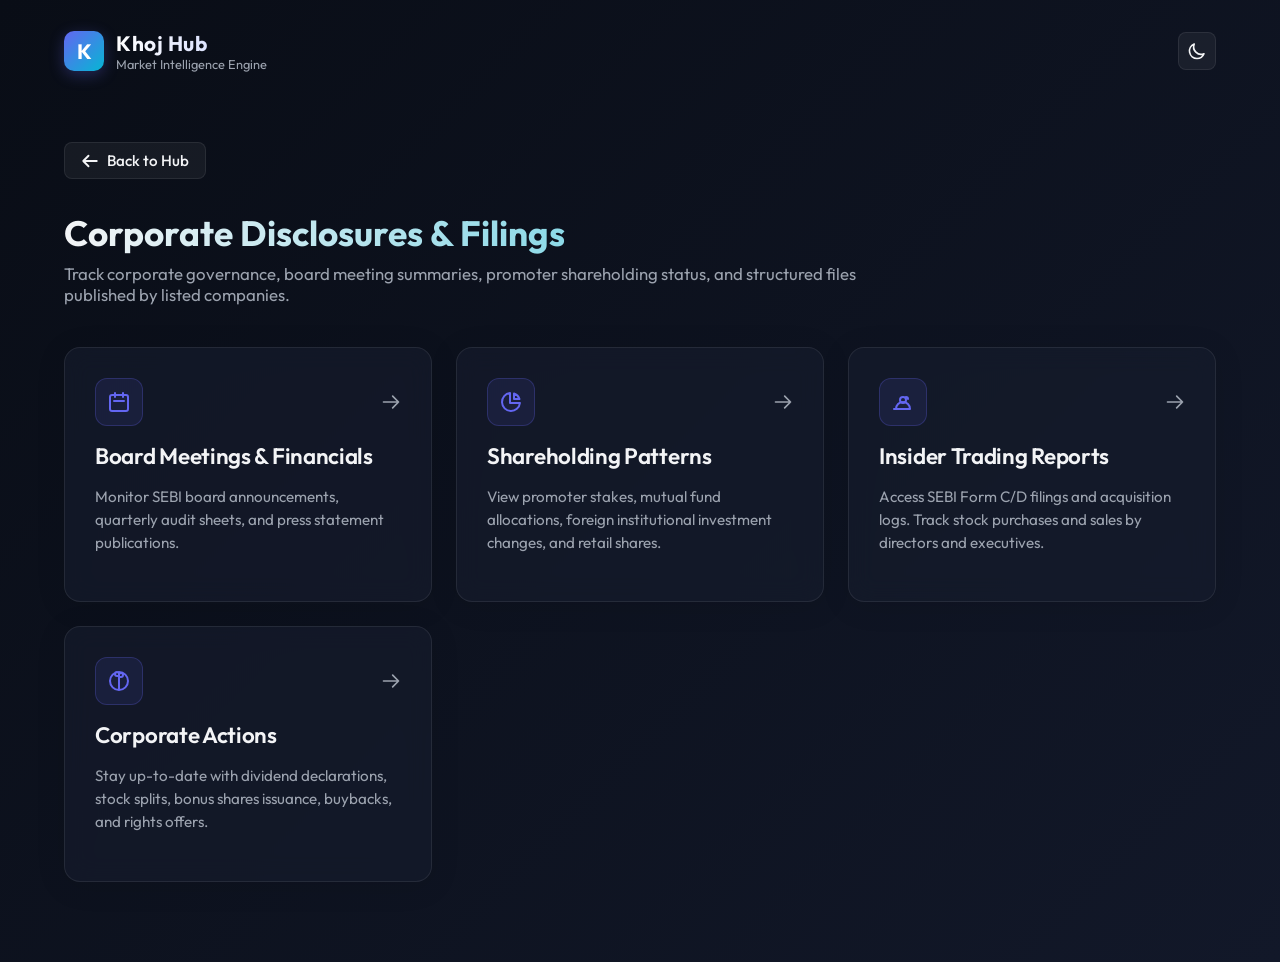
==== corporate_disclosures.html @ 76e06b82 "Adds cards for nevigation" ====
<!DOCTYPE html>
<html lang="en">
<head>
  <meta charset="UTF-8">
  <meta name="viewport" content="width=device-width, initial-scale=1.0">
  <title>Corporate Disclosures - Khoj Hub</title>
  <!-- Google Fonts: Outfit -->
  <link rel="preconnect" href="https://fonts.googleapis.com">
  <link rel="preconnect" href="https://fonts.gstatic.com" crossorigin>
  <link href="https://fonts.googleapis.com/css2?family=Outfit:wght@300;400;500;600;700&display=swap" rel="stylesheet">
  
  <style>
    :root {
      --bg-gradient-start: #090d16;
      --bg-gradient-end: #121829;
      --card-bg: rgba(22, 28, 45, 0.65);
      --card-border: rgba(255, 255, 255, 0.08);
      --text-main: #f3f4f6;
      --text-muted: #9ca3af;
      --accent-primary: #6366f1; /* Indigo */
      --accent-secondary: #06b6d4; /* Cyan */
      --accent-purple: #a855f7; /* Purple */
      --transition-speed: 0.3s;
      --logo-text-gradient-start: #ffffff;
      --logo-text-gradient-end: #c7d2fe;
      --suggestion-bg: rgba(255, 255, 255, 0.05);
      --suggestion-hover-bg: rgba(99, 102, 241, 0.15);
      --suggestion-text: #c7d2fe;
    }

    body.light-theme {
      --bg-gradient-start: #f8fafc;
      --bg-gradient-end: #e2e8f0;
      --card-bg: rgba(255, 255, 255, 0.75);
      --card-border: rgba(15, 23, 42, 0.08);
      --text-main: #0f172a;
      --text-muted: #64748b;
      --accent-primary: #4f46e5;
      --accent-secondary: #0891b2;
      --accent-purple: #9333ea;
      --logo-text-gradient-start: #0f172a;
      --logo-text-gradient-end: #4f46e5;
      --suggestion-bg: rgba(0, 0, 0, 0.05);
      --suggestion-hover-bg: rgba(79, 70, 229, 0.1);
      --suggestion-text: #4f46e5;
    }

    * {
      box-sizing: border-box;
      margin: 0;
      padding: 0;
    }

    body {
      font-family: 'Outfit', sans-serif;
      background: linear-gradient(135deg, var(--bg-gradient-start), var(--bg-gradient-end));
      color: var(--text-main);
      min-height: 100vh;
      overflow-x: hidden;
      display: flex;
      flex-direction: column;
      transition: background var(--transition-speed);
    }

    /* Header Styles */
    header {
      width: 100%;
      max-width: 1200px;
      margin: 0 auto;
      padding: 30px 24px;
      display: flex;
      justify-content: space-between;
      align-items: center;
    }

    .logo-container {
      display: flex;
      align-items: center;
      gap: 12px;
      text-decoration: none;
    }

    .logo-icon {
      width: 40px;
      height: 40px;
      background: linear-gradient(135deg, var(--accent-primary), var(--accent-secondary));
      border-radius: 10px;
      display: flex;
      align-items: center;
      justify-content: center;
      font-weight: 700;
      color: white;
      font-size: 1.3rem;
      box-shadow: 0 4px 15px rgba(99, 102, 241, 0.3);
    }

    .logo-text h1 {
      font-size: 1.3rem;
      font-weight: 700;
      background: linear-gradient(to right, var(--logo-text-gradient-start), var(--logo-text-gradient-end));
      -webkit-background-clip: text;
      -webkit-text-fill-color: transparent;
      letter-spacing: 0.5px;
    }

    .logo-text p {
      font-size: 0.8rem;
      color: var(--text-muted);
    }

    /* Theme Toggle */
    .theme-toggle-btn {
      background: var(--suggestion-bg);
      border: 1px solid var(--card-border);
      border-radius: 8px;
      width: 38px;
      height: 38px;
      display: flex;
      align-items: center;
      justify-content: center;
      cursor: pointer;
      color: var(--text-main);
      transition: all var(--transition-speed);
    }

    .theme-toggle-btn:hover {
      background: var(--suggestion-hover-bg);
      border-color: var(--accent-primary);
      transform: scale(1.05);
    }

    .theme-icon {
      width: 20px;
      height: 20px;
      stroke-width: 2.5;
    }

    .hidden {
      display: none !important;
    }

    /* Main Content */
    main {
      flex: 1;
      display: flex;
      flex-direction: column;
      padding: 40px 24px 80px 24px;
      max-width: 1200px;
      width: 100%;
      margin: 0 auto;
      gap: 32px;
    }

    /* Navigation Bar */
    .nav-bar {
      display: flex;
      justify-content: space-between;
      align-items: center;
      width: 100%;
    }

    .back-btn {
      display: flex;
      align-items: center;
      gap: 8px;
      color: var(--text-main);
      text-decoration: none;
      font-size: 0.95rem;
      font-weight: 500;
      padding: 8px 16px;
      background: var(--suggestion-bg);
      border: 1px solid var(--card-border);
      border-radius: 8px;
      transition: all var(--transition-speed);
    }

    .back-btn:hover {
      background: var(--suggestion-hover-bg);
      border-color: var(--accent-primary);
      transform: translateX(-4px);
    }

    .back-btn-icon {
      width: 18px;
      height: 18px;
    }

    /* Page Header */
    .page-header {
      width: 100%;
    }

    .page-title {
      font-size: 2.2rem;
      font-weight: 700;
      margin-bottom: 8px;
      background: linear-gradient(to right, var(--text-main), var(--accent-secondary));
      -webkit-background-clip: text;
      -webkit-text-fill-color: transparent;
    }

    .page-desc {
      font-size: 1.05rem;
      color: var(--text-muted);
      max-width: 800px;
    }

    /* Grid Layout */
    .grid-container {
      width: 100%;
      display: grid;
      grid-template-columns: repeat(auto-fit, minmax(320px, 1fr));
      gap: 24px;
      margin-top: 10px;
    }

    /* Card Styling */
    .dashboard-card {
      background: var(--card-bg);
      border: 1px solid var(--card-border);
      border-radius: 16px;
      padding: 30px;
      width: 100%;
      cursor: pointer;
      text-decoration: none;
      color: inherit;
      display: flex;
      flex-direction: column;
      gap: 16px;
      backdrop-filter: blur(12px);
      transition: all 0.4s cubic-bezier(0.165, 0.84, 0.44, 1);
      position: relative;
      box-shadow: 0 4px 30px rgba(0, 0, 0, 0.1);
      overflow: hidden;
    }

    /* Neon Gradient Border Hover Effect */
    .dashboard-card::before {
      content: '';
      position: absolute;
      inset: 0;
      background: linear-gradient(135deg, var(--accent-primary), var(--accent-secondary), var(--accent-purple));
      opacity: 0;
      transition: opacity 0.4s;
      z-index: 0;
    }

    .dashboard-card-inner {
      position: relative;
      z-index: 1;
      display: flex;
      flex-direction: column;
      gap: 16px;
      width: 100%;
    }

    .dashboard-card:hover {
      transform: translateY(-6px) scale(1.01);
      box-shadow: 0 12px 40px rgba(99, 102, 241, 0.2);
      border-color: transparent;
    }

    .dashboard-card:hover::before {
      opacity: 0.15;
    }

    /* Card Icon */
    .card-header-row {
      display: flex;
      justify-content: space-between;
      align-items: center;
    }

    .card-icon-container {
      width: 48px;
      height: 48px;
      border-radius: 12px;
      background: rgba(99, 102, 241, 0.1);
      border: 1px solid rgba(99, 102, 241, 0.25);
      display: flex;
      align-items: center;
      justify-content: center;
      color: var(--accent-primary);
      transition: all var(--transition-speed);
    }

    .dashboard-card:hover .card-icon-container {
      background: var(--accent-primary);
      color: white;
      box-shadow: 0 0 15px rgba(99, 102, 241, 0.4);
    }

    .card-icon-svg {
      width: 24px;
      height: 24px;
    }

    .arrow-icon-svg {
      width: 20px;
      height: 20px;
      color: var(--text-muted);
      transition: transform var(--transition-speed), color var(--transition-speed);
    }

    .dashboard-card:hover .arrow-icon-svg {
      transform: translateX(5px);
      color: var(--accent-secondary);
    }

    /* Card Details */
    .card-title {
      font-size: 1.4rem;
      font-weight: 600;
      color: var(--text-main);
      letter-spacing: -0.3px;
    }

    .card-desc {
      font-size: 0.95rem;
      color: var(--text-muted);
      line-height: 1.5;
    }

    /* Details List */
    .card-details-list {
      opacity: 0;
      max-height: 0;
      overflow: hidden;
      transform: translateY(10px);
      transition: all 0.5s cubic-bezier(0.165, 0.84, 0.44, 1);
      display: flex;
      flex-direction: column;
      gap: 10px;
      border-top: 1px solid rgba(255, 255, 255, 0.05);
      padding-top: 0;
    }

    body.light-theme .card-details-list {
      border-top-color: rgba(0, 0, 0, 0.05);
    }

    .dashboard-card:hover .card-details-list {
      opacity: 1;
      max-height: 260px; /* high enough to fit content */
      transform: translateY(0);
      padding-top: 16px;
      margin-top: 4px;
    }

    .detail-item {
      display: flex;
      align-items: center;
      gap: 10px;
      font-size: 0.88rem;
      color: var(--text-muted);
    }

    .detail-bullet {
      width: 6px;
      height: 6px;
      border-radius: 50%;
      background: var(--accent-secondary);
      flex-shrink: 0;
    }
  </style>
</head>
<body>

  <!-- Header -->
  <header>
    <a href="index.html" class="logo-container">
      <div class="logo-icon">K</div>
      <div class="logo-text">
        <h1>Khoj Hub</h1>
        <p>Market Intelligence Engine</p>
      </div>
    </a>

    <button id="theme-toggle-btn" class="theme-toggle-btn" onclick="toggleTheme()" title="Toggle Theme" aria-label="Toggle Theme">
      <!-- Moon Icon -->
      <svg class="theme-icon moon-icon" xmlns="http://www.w3.org/2000/svg" fill="none" viewBox="0 0 24 24" stroke="currentColor">
        <path stroke-linecap="round" stroke-linejoin="round" stroke-width="2" d="M20.354 15.354A9 9 0 018.646 3.646 9.003 9.003 0 0012 21a9.003 9.003 0 008.354-5.646z" />
      </svg>
      <!-- Sun Icon -->
      <svg class="theme-icon sun-icon hidden" xmlns="http://www.w3.org/2000/svg" fill="none" viewBox="0 0 24 24" stroke="currentColor">
        <path stroke-linecap="round" stroke-linejoin="round" stroke-width="2" d="M12 3v1m0 16v1m9-9h-1M4 12H3m15.364-6.364l-.707.707M6.343 17.657l-.707.707m0-12.728l.707.707m12.728 12.728l.707.707M12 8a4 4 0 100 8 4 4 0 000-8z" />
      </svg>
    </button>
  </header>

  <!-- Main Content Area -->
  <main>
    <!-- Navigation Bar -->
    <div class="nav-bar">
      <a href="index.html" class="back-btn">
        <svg class="back-btn-icon" xmlns="http://www.w3.org/2000/svg" fill="none" viewBox="0 0 24 24" stroke="currentColor">
          <path stroke-linecap="round" stroke-linejoin="round" stroke-width="2.5" d="M10 19l-7-7m0 0l7-7m-7 7h18" />
        </svg>
        Back to Hub
      </a>
    </div>

    <!-- Page Header -->
    <div class="page-header">
      <h2 class="page-title">Corporate Disclosures & Filings</h2>
      <p class="page-desc">
        Track corporate governance, board meeting summaries, promoter shareholding status, and structured files published by listed companies.
      </p>
    </div>

    <!-- Tool Cards Grid -->
    <div class="grid-container">
      
      <!-- Card: Board Meetings & Financials -->
      <div class="dashboard-card">
        <div class="dashboard-card-inner">
          <div class="card-header-row">
            <div class="card-icon-container">
              <svg class="card-icon-svg" xmlns="http://www.w3.org/2000/svg" fill="none" viewBox="0 0 24 24" stroke="currentColor">
                <path stroke-linecap="round" stroke-linejoin="round" stroke-width="2" d="M8 7V3m8 4V3m-9 8h10M5 21h14a2 2 0 002-2V7a2 2 0 00-2-2H5a2 2 0 00-2 2v12a2 2 0 002 2z" />
              </svg>
            </div>
            <svg class="arrow-icon-svg" xmlns="http://www.w3.org/2000/svg" fill="none" viewBox="0 0 24 24" stroke="currentColor">
              <path stroke-linecap="round" stroke-linejoin="round" stroke-width="2" d="M14 5l7 7m0 0l-7 7m7-7H3" />
            </svg>
          </div>
          
          <div class="card-title">Board Meetings & Financials</div>
          <div class="card-desc">
            Monitor SEBI board announcements, quarterly audit sheets, and press statement publications.
          </div>

          <div class="card-details-list">
            <div class="detail-item">
              <div class="detail-bullet"></div>
              <span><strong>Board Decisions:</strong> Track dividend declarations and acquisitions</span>
            </div>
            <div class="detail-item">
              <div class="detail-bullet"></div>
              <span><strong>Financial Audits:</strong> Download quarterly and annual balance sheets</span>
            </div>
            <div class="detail-item">
              <div class="detail-bullet"></div>
              <span><span><strong>Public Press Releases:</strong> Instant access to management briefs</span></span>
            </div>
          </div>
        </div>
      </div>

      <!-- Card: Shareholding Patterns -->
      <div class="dashboard-card">
        <div class="dashboard-card-inner">
          <div class="card-header-row">
            <div class="card-icon-container">
              <svg class="card-icon-svg" xmlns="http://www.w3.org/2000/svg" fill="none" viewBox="0 0 24 24" stroke="currentColor">
                <path stroke-linecap="round" stroke-linejoin="round" stroke-width="2" d="M11 3.055A9.001 9.001 0 1020.945 13H11V3.055z" />
                <path stroke-linecap="round" stroke-linejoin="round" stroke-width="2" d="M20.488 9H15V3.512A9.025 9.025 0 0120.488 9z" />
              </svg>
            </div>
            <svg class="arrow-icon-svg" xmlns="http://www.w3.org/2000/svg" fill="none" viewBox="0 0 24 24" stroke="currentColor">
              <path stroke-linecap="round" stroke-linejoin="round" stroke-width="2" d="M14 5l7 7m0 0l-7 7m7-7H3" />
            </svg>
          </div>
          
          <div class="card-title">Shareholding Patterns</div>
          <div class="card-desc">
            View promoter stakes, mutual fund allocations, foreign institutional investment changes, and retail shares.
          </div>

          <div class="card-details-list">
            <div class="detail-item">
              <div class="detail-bullet"></div>
              <span><strong>Promoter Holdings:</strong> Track pledge status and modifications</span>
            </div>
            <div class="detail-item">
              <div class="detail-bullet"></div>
              <span><strong>FII & DII Inflow:</strong> Review institutional ownership shifts</span>
            </div>
            <div class="detail-item">
              <div class="detail-bullet"></div>
              <span><strong>Public Free Float:</strong> Access general public ownership distributions</span>
            </div>
          </div>
        </div>
      </div>

      <!-- Card: Insider Trading Reports -->
      <div class="dashboard-card">
        <div class="dashboard-card-inner">
          <div class="card-header-row">
            <div class="card-icon-container">
              <svg class="card-icon-svg" xmlns="http://www.w3.org/2000/svg" fill="none" viewBox="0 0 24 24" stroke="currentColor">
                <path stroke-linecap="round" stroke-linejoin="round" stroke-width="2" d="M15 7a2 2 0 012 2m-5 4a3 3 0 100-6 3 3 0 000 6zm-7 6a7 7 0 0114 0H3z" />
              </svg>
            </div>
            <svg class="arrow-icon-svg" xmlns="http://www.w3.org/2000/svg" fill="none" viewBox="0 0 24 24" stroke="currentColor">
              <path stroke-linecap="round" stroke-linejoin="round" stroke-width="2" d="M14 5l7 7m0 0l-7 7m7-7H3" />
            </svg>
          </div>
          
          <div class="card-title">Insider Trading Reports</div>
          <div class="card-desc">
            Access SEBI Form C/D filings and acquisition logs. Track stock purchases and sales by directors and executives.
          </div>

          <div class="card-details-list">
            <div class="detail-item">
              <div class="detail-bullet"></div>
              <span><strong>Form C & D Logs:</strong> Search transaction details by employee name</span>
            </div>
            <div class="detail-item">
              <div class="detail-bullet"></div>
              <span><strong>Block Trading Alerts:</strong> Spot key management asset swaps</span>
            </div>
            <div class="detail-item">
              <div class="detail-bullet"></div>
              <span><strong>Founder Pledges:</strong> Monitor collateral changes and releases</span>
            </div>
          </div>
        </div>
      </div>

      <!-- Card: Corporate Actions -->
      <div class="dashboard-card">
        <div class="dashboard-card-inner">
          <div class="card-header-row">
            <div class="card-icon-container">
              <svg class="card-icon-svg" xmlns="http://www.w3.org/2000/svg" fill="none" viewBox="0 0 24 24" stroke="currentColor">
                <path stroke-linecap="round" stroke-linejoin="round" stroke-width="2" d="M12 8v13m0-13V6a2 2 0 112 2h-2zm0 0V5a2 2 0 10-2 2h2zm0 8h.01M21 12a9 9 0 11-18 0 9 9 0 0118 0z" />
              </svg>
            </div>
            <svg class="arrow-icon-svg" xmlns="http://www.w3.org/2000/svg" fill="none" viewBox="0 0 24 24" stroke="currentColor">
              <path stroke-linecap="round" stroke-linejoin="round" stroke-width="2" d="M14 5l7 7m0 0l-7 7m7-7H3" />
            </svg>
          </div>
          
          <div class="card-title">Corporate Actions</div>
          <div class="card-desc">
            Stay up-to-date with dividend declarations, stock splits, bonus shares issuance, buybacks, and rights offers.
          </div>

          <div class="card-details-list">
            <div class="detail-item">
              <div class="detail-bullet"></div>
              <span><strong>Ex & Record Dates:</strong> Accurate payout timeline schedules</span>
            </div>
            <div class="detail-item">
              <div class="detail-bullet"></div>
              <span><strong>Capital Changes:</strong> Splits adjustments and dilution ratios</span>
            </div>
            <div class="detail-item">
              <div class="detail-bullet"></div>
              <span><strong>Buyback Tenders:</strong> Price parameters and eligibility percentages</span>
            </div>
          </div>
        </div>
      </div>

    </div>
  </main>

  <script>
    // Theme Management
    function toggleTheme() {
      const isLight = document.body.classList.toggle('light-theme');
      localStorage.setItem('theme', isLight ? 'light' : 'dark');
      syncThemeIcons(isLight);
    }

    function syncThemeIcons(isLight) {
      const sunIcon = document.querySelector('.sun-icon');
      const moonIcon = document.querySelector('.moon-icon');
      if (sunIcon && moonIcon) {
        if (isLight) {
          sunIcon.classList.remove('hidden');
          moonIcon.classList.add('hidden');
        } else {
          sunIcon.classList.add('hidden');
          moonIcon.classList.remove('hidden');
        }
      }
    }

    // Initialize Theme early
    (function() {
      const savedTheme = localStorage.getItem('theme');
      if (savedTheme === 'light') {
        document.body.classList.add('light-theme');
      }
    })();

    window.addEventListener('DOMContentLoaded', () => {
      const savedTheme = localStorage.getItem('theme');
      syncThemeIcons(savedTheme === 'light');
    });
  </script>
</body>
</html>
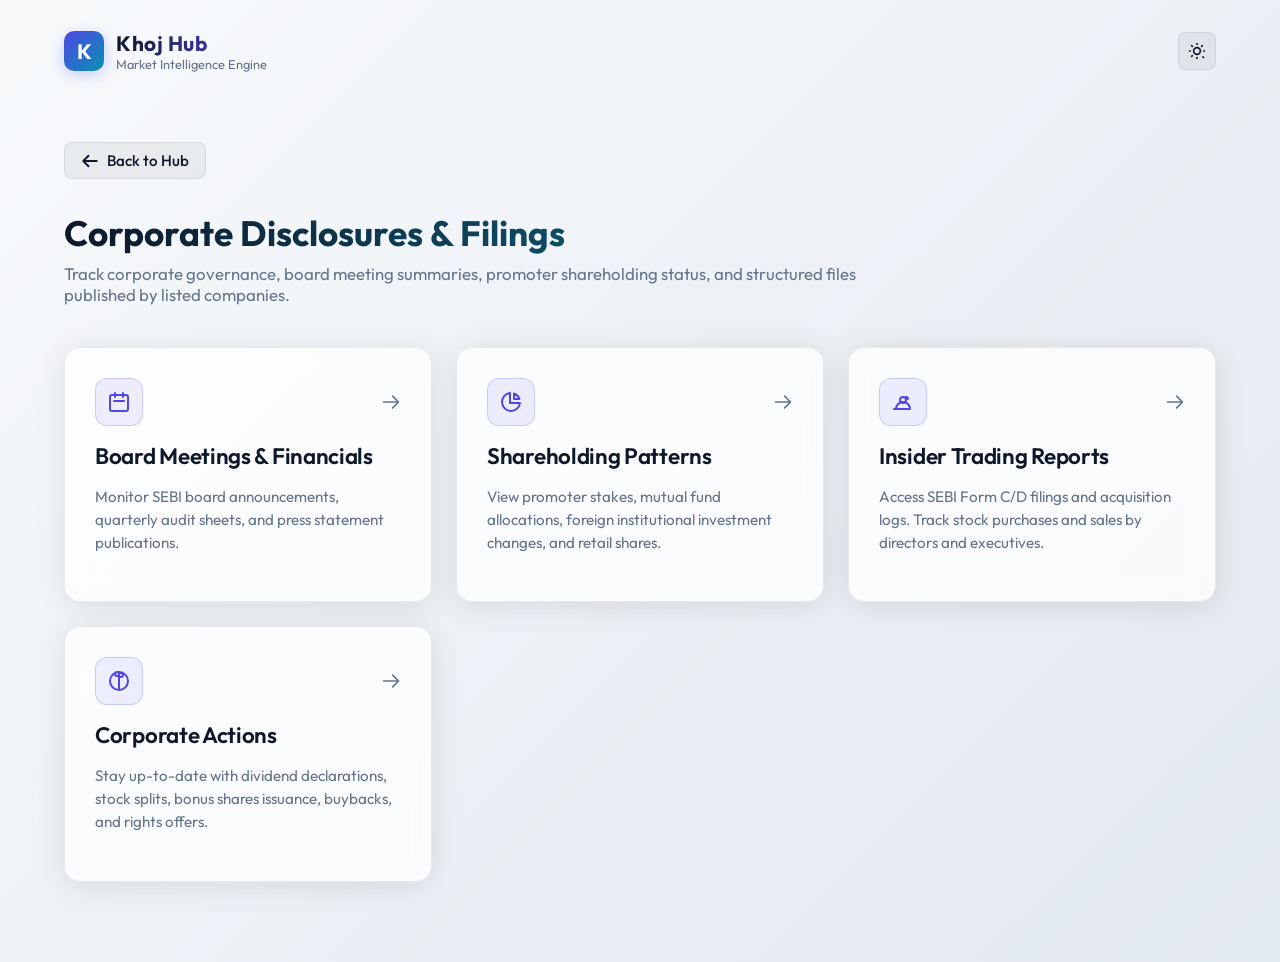
==== commit 1d05dfb1: "makes light theme as the default theme" ====
--- a/corporate_disclosures.html
+++ b/corporate_disclosures.html
@@ -364,7 +364,7 @@
     }
   </style>
 </head>
-<body>
+<body class="light-theme">
 
   <!-- Header -->
   <header>
@@ -584,14 +584,16 @@
     // Initialize Theme early
     (function() {
       const savedTheme = localStorage.getItem('theme');
-      if (savedTheme === 'light') {
+      if (savedTheme === 'dark') {
+        document.body.classList.remove('light-theme');
+      } else {
         document.body.classList.add('light-theme');
       }
     })();
 
     window.addEventListener('DOMContentLoaded', () => {
       const savedTheme = localStorage.getItem('theme');
-      syncThemeIcons(savedTheme === 'light');
+      syncThemeIcons(savedTheme !== 'dark');
     });
   </script>
 </body>
